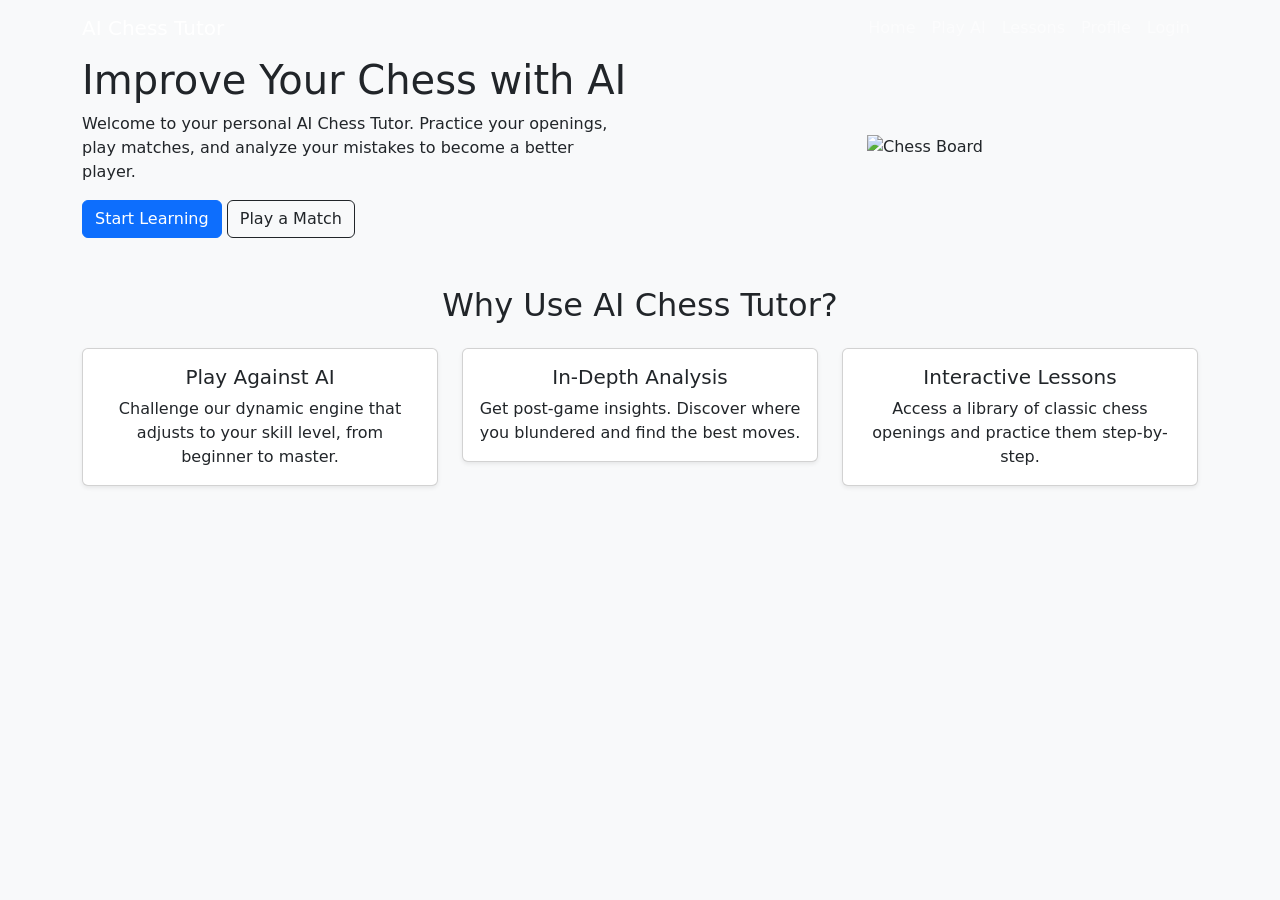
==== index.html @ d2396d18 "Initial commit: Completed Project #82 AI Chess Tutor" ====
<!DOCTYPE html>
<html lang="en">
<head>
    <meta charset="UTF-8">
    <meta name="viewport" content="width=device-width, initial-scale=1.0">
    <title>AI Chess Tutor</title>

    <link href="https://cdn.jsdelivr.net/npm/bootstrap@5.3.3/dist/css/bootstrap.min.css" rel="stylesheet">
    
    <link rel="stylesheet" href="css/style.css">
</head>
<body class="bg-light">

  <nav class="navbar navbar-expand-lg navbar-dark"> 
      <div class="container">
        <a class="navbar-brand" href="index.html">AI Chess Tutor</a>
        <button class="navbar-toggler" type="button" data-bs-toggle="collapse" data-bs-target="#navbarNav">
          <span class="navbar-toggler-icon"></span>
        </button>
        <div class="collapse navbar-collapse" id="navbarNav">
          <ul class="navbar-nav ms-auto">
            <li class="nav-item">
              <a class="nav-link" href="index.html">Home</a>
            </li>
            <li class="nav-item">
              <a class="nav-link" href="play.html">Play AI</a>
            </li>
            <li class="nav-item">
              <a class="nav-link" href="lessons.html">Lessons</a>
            </li>
            <li class="nav-item" id="navProfileItem">
              <a class="nav-link" href="profile.html">Profile</a>
            </li>
            <li class="nav-item" id="navLoginItem">
              <a class="nav-link" href="login.html">Login</a>
            </li>
          </ul>
        </div>
      </div>
    </nav>

    <div class="container hero-section">
        <div class="row align-items-center">
            <div class="col-md-6 hero-text">
                <h1>Improve Your Chess with AI</h1>
                <p class="hero-subtitle">
                    Welcome to your personal AI Chess Tutor. Practice your openings, play matches, and analyze your mistakes to become a better player.
                </p>
                <div class="hero-buttons">
                    <a href="login.html" class="btn btn-primary">Start Learning</a>
                    <a href="play.html" class="btn btn-outline-dark custom-ml">Play a Match</a>
                </div>
            </div>

            <div class="col-md-6 text-center">
                <img src="assets/hero-chess.jpg" alt="Chess Board" class="hero-image">
            </div>
        </div>
    </div>
    
    <div class="container mt-5 mb-5">
        <h2 class="text-center mb-4">Why Use AI Chess Tutor?</h2>
        <div class="row">
            
            <div class="col-md-4">
                <div class="card text-center shadow-sm">
                    <div class="card-body">
                        <h5 class="card-title">Play Against AI</h5>
                        <p class="card-text">Challenge our dynamic engine that adjusts to your skill level, from beginner to master.</p>
                    </div>
                </div>
            </div>

            <div class="col-md-4">
                <div class="card text-center shadow-sm">
                    <div class="card-body">
                        <h5 class="card-title">In-Depth Analysis</h5>
                        <p class="card-text">Get post-game insights. Discover where you blundered and find the best moves.</p>
                    </div>
                </div>
            </div>

            <div class="col-md-4">
                <div class="card text-center shadow-sm">
                    <div class="card-body">
                        <h5 class="card-title">Interactive Lessons</h5>
                        <p class="card-text">Access a library of classic chess openings and practice them step-by-step.</p>
                    </div>
                </div>
            </div>

        </div>
    </div>

    <script src="https://code.jquery.com/jquery-3.7.1.min.js"></script>
    
    <script src="https://cdn.jsdelivr.net/npm/bootstrap@5.3.3/dist/js/bootstrap.bundle.min.js"></script>
    
    <script src="js/script.js"></script>
</body>
</html>
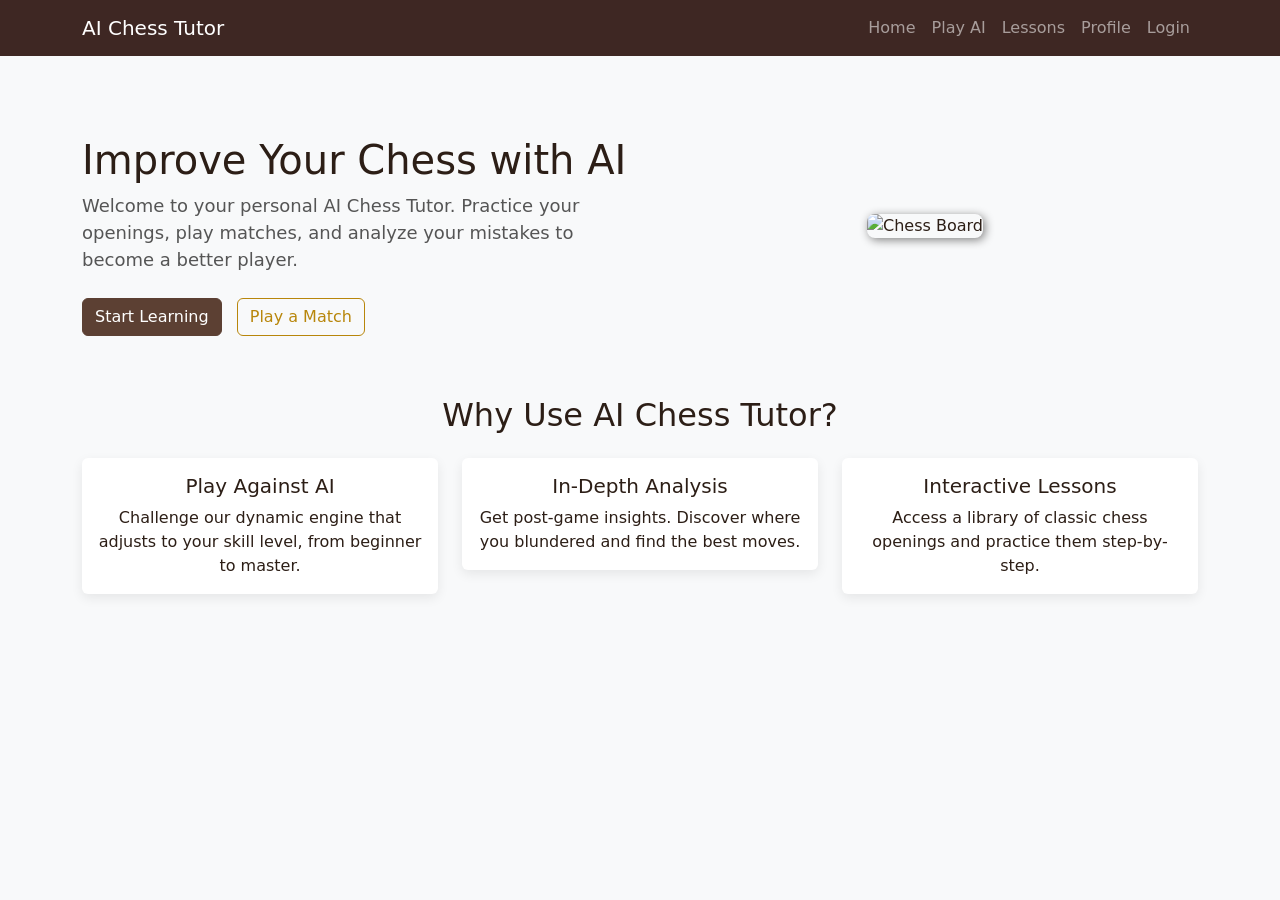
==== commit 4f1468d5: "Fix stylesheet link case sensitivity" ====
--- a/index.html
+++ b/index.html
@@ -7,7 +7,7 @@
 
     <link href="https://cdn.jsdelivr.net/npm/bootstrap@5.3.3/dist/css/bootstrap.min.css" rel="stylesheet">
     
-    <link rel="stylesheet" href="css/style.css">
+    <link rel="stylesheet" href="CSS/style.css">
 </head>
 <body class="bg-light">
 
@@ -98,4 +98,4 @@
     
     <script src="js/script.js"></script>
 </body>
-</html>+</html>
--- a/CSS/style.css
+++ b/CSS/style.css
@@ -0,0 +1,122 @@
+.hero-section {
+    margin-top: 60px;
+    margin-bottom: 60px;
+}
+
+.hero-text {
+    padding-top: 20px;
+}
+
+.hero-subtitle {
+    font-size: 18px;
+    color: #555555;
+    margin-bottom: 25px; /* Replaces the <br> tag */
+}
+
+.custom-ml {
+    margin-left: 10px;
+}
+
+/* Styling the image to look like a polished app */
+.hero-image {
+    max-width: 90%;
+    border-radius: 8px;
+    box-shadow: 2px 2px 10px gray;
+}
+
+/* --- GRANDMASTER THEME --- */
+body {
+    background-color: #f8f5f2 !important; /* Warm Ivory/Cream */
+    color: #2c1e16 !important; /* Dark Espresso Brown */
+}
+
+/* Update the Navbar to a rich brown */
+.navbar {
+    background-color: #3e2723 !important; 
+}
+
+/* Update the Feature Cards */
+.card {
+    background-color: #ffffff !important; /* Pure white resting on the cream */
+    color: #2c1e16 !important;
+    border: none;
+    box-shadow: 0px 4px 12px rgba(0, 0, 0, 0.08) !important;
+}
+
+/* Change the Primary Buttons to a rich Walnut Brown */
+.btn-primary {
+    background-color: #5c4033 !important;
+    border-color: #5c4033 !important;
+    color: #ffffff !important;
+}
+
+.btn-primary:hover {
+    background-color: #422d24 !important;
+}
+
+/* Change Outline Buttons to a muted Gold */
+.btn-outline-dark {
+    color: #b8860b !important;
+    border-color: #b8860b !important;
+}
+
+.btn-outline-dark:hover {
+    background-color: #b8860b !important;
+    color: #ffffff !important;
+}
+
+/* --- CUSTOM SCROLLBAR (Grandmaster Theme) --- */
+::-webkit-scrollbar {
+    width: 10px;
+}
+::-webkit-scrollbar-track {
+    background: #f8f5f2; /* Matches your cream background */
+}
+::-webkit-scrollbar-thumb {
+    background: #5c4033; /* Matches your Walnut brown buttons */
+    border-radius: 5px;
+}
+::-webkit-scrollbar-thumb:hover {
+    background: #3e2723; /* Darker brown when you hover over the scrollbar */
+}
+
+/* --- 3D HOVER ANIMATIONS --- */
+/* This tells the browser to make the movement smooth, not instant */
+.card:not(.no-hover), .btn {
+    transition: all 0.3s ease-in-out !important;
+}
+
+/* Lift the card up, EXCEPT if it has the 'no-hover' class */
+.card:not(.no-hover):hover {
+    transform: translateY(-5px);
+    box-shadow: 0px 12px 20px rgba(92, 64, 51, 0.15) !important; 
+}
+
+/* Add a slight "pop" effect to your buttons */
+.btn:hover {
+    transform: scale(1.03);
+}
+
+/* --- CASCADING LOAD ANIMATION --- */
+/* The base class that hides the card initially */
+.fade-in-up {
+    opacity: 0;
+    transform: translateY(30px);
+    animation: fadeInUp 0.6s ease-out forwards;
+}
+
+/* The actual animation instructions */
+@keyframes fadeInUp {
+    to {
+        opacity: 1;
+        transform: translateY(0);
+    }
+}
+
+/* Staggered delays so they load one after another */
+.delay-1 { animation-delay: 0.1s; }
+.delay-2 { animation-delay: 0.2s; }
+.delay-3 { animation-delay: 0.3s; }
+.delay-4 { animation-delay: 0.4s; }
+.delay-5 { animation-delay: 0.5s; }
+.delay-6 { animation-delay: 0.6s; }
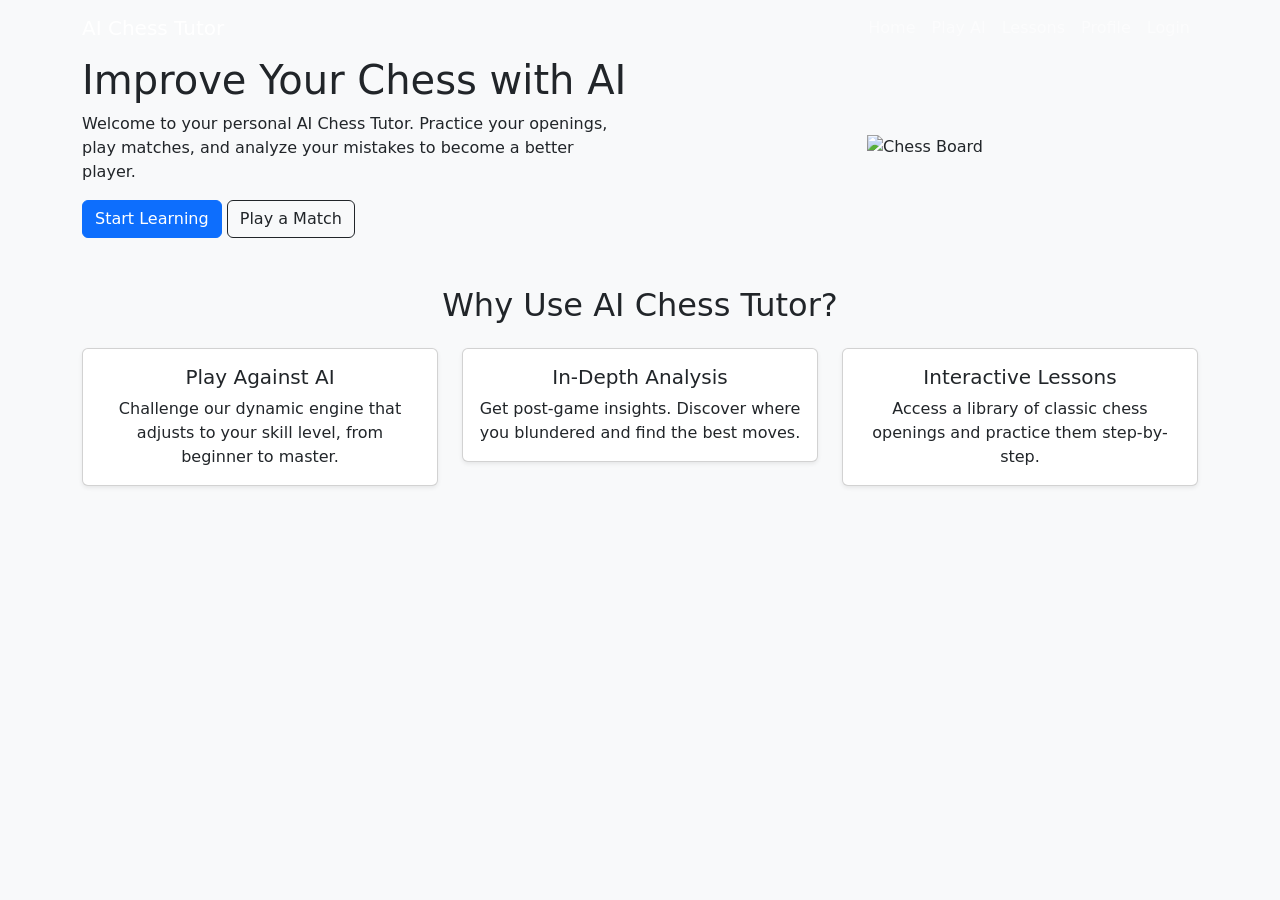
==== commit 0aea42f1: "Fix stylesheet path case sensitivity" ====
--- a/index.html
+++ b/index.html
@@ -7,7 +7,7 @@
 
     <link href="https://cdn.jsdelivr.net/npm/bootstrap@5.3.3/dist/css/bootstrap.min.css" rel="stylesheet">
     
-    <link rel="stylesheet" href="CSS/style.css">
+    <link rel="stylesheet" href="css/style.css">
 </head>
 <body class="bg-light">
 
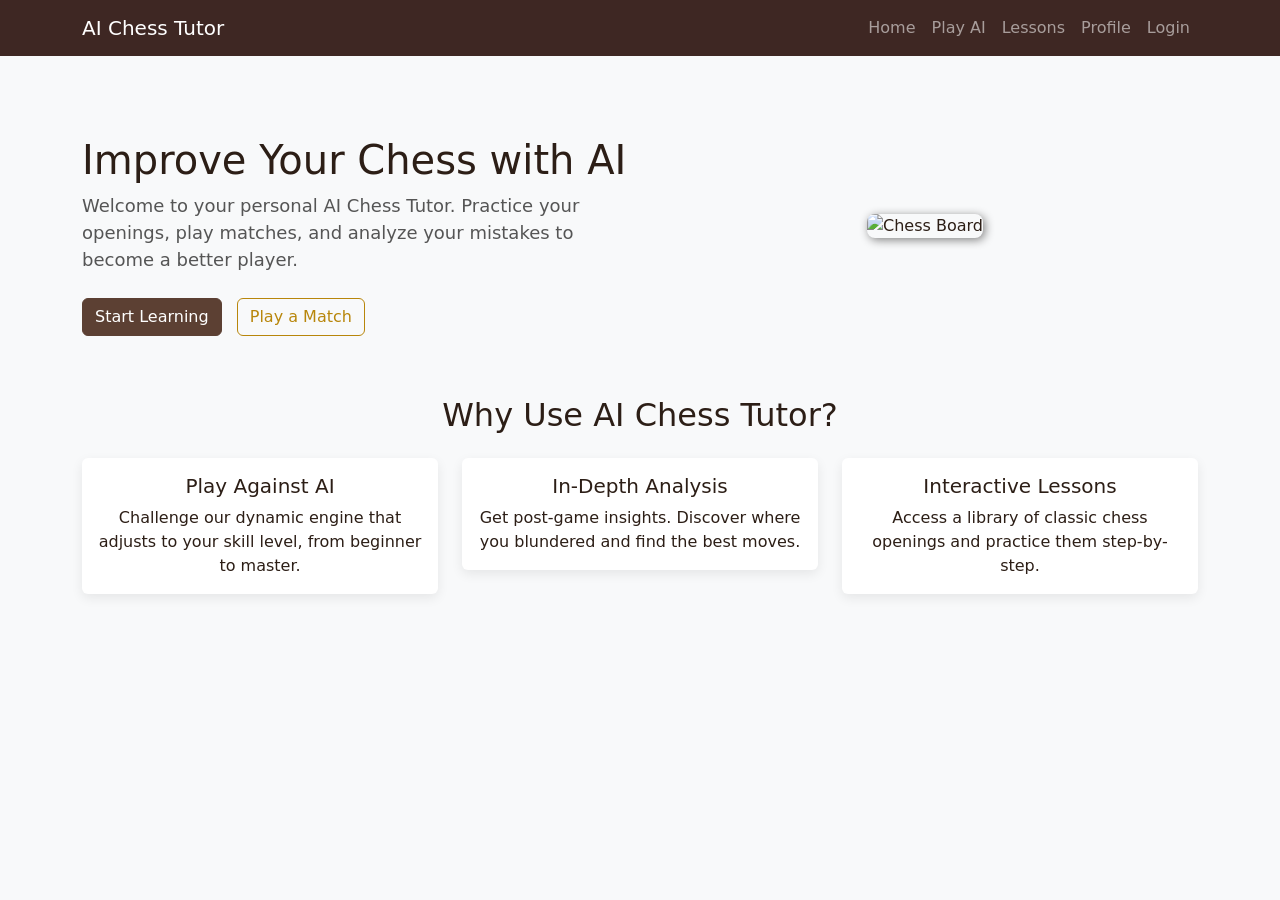
==== commit 005d3056: "Fix case sensitivity in stylesheet link" ====
--- a/index.html
+++ b/index.html
@@ -7,7 +7,7 @@
 
     <link href="https://cdn.jsdelivr.net/npm/bootstrap@5.3.3/dist/css/bootstrap.min.css" rel="stylesheet">
     
-    <link rel="stylesheet" href="css/style.css">
+    <link rel="stylesheet" href="CSS/style.css">
 </head>
 <body class="bg-light">
 
--- a/CSS/style.css
+++ b/CSS/style.css
@@ -0,0 +1,122 @@
+.hero-section {
+    margin-top: 60px;
+    margin-bottom: 60px;
+}
+
+.hero-text {
+    padding-top: 20px;
+}
+
+.hero-subtitle {
+    font-size: 18px;
+    color: #555555;
+    margin-bottom: 25px; /* Replaces the <br> tag */
+}
+
+.custom-ml {
+    margin-left: 10px;
+}
+
+/* Styling the image to look like a polished app */
+.hero-image {
+    max-width: 90%;
+    border-radius: 8px;
+    box-shadow: 2px 2px 10px gray;
+}
+
+/* --- GRANDMASTER THEME --- */
+body {
+    background-color: #f8f5f2 !important; /* Warm Ivory/Cream */
+    color: #2c1e16 !important; /* Dark Espresso Brown */
+}
+
+/* Update the Navbar to a rich brown */
+.navbar {
+    background-color: #3e2723 !important; 
+}
+
+/* Update the Feature Cards */
+.card {
+    background-color: #ffffff !important; /* Pure white resting on the cream */
+    color: #2c1e16 !important;
+    border: none;
+    box-shadow: 0px 4px 12px rgba(0, 0, 0, 0.08) !important;
+}
+
+/* Change the Primary Buttons to a rich Walnut Brown */
+.btn-primary {
+    background-color: #5c4033 !important;
+    border-color: #5c4033 !important;
+    color: #ffffff !important;
+}
+
+.btn-primary:hover {
+    background-color: #422d24 !important;
+}
+
+/* Change Outline Buttons to a muted Gold */
+.btn-outline-dark {
+    color: #b8860b !important;
+    border-color: #b8860b !important;
+}
+
+.btn-outline-dark:hover {
+    background-color: #b8860b !important;
+    color: #ffffff !important;
+}
+
+/* --- CUSTOM SCROLLBAR (Grandmaster Theme) --- */
+::-webkit-scrollbar {
+    width: 10px;
+}
+::-webkit-scrollbar-track {
+    background: #f8f5f2; /* Matches your cream background */
+}
+::-webkit-scrollbar-thumb {
+    background: #5c4033; /* Matches your Walnut brown buttons */
+    border-radius: 5px;
+}
+::-webkit-scrollbar-thumb:hover {
+    background: #3e2723; /* Darker brown when you hover over the scrollbar */
+}
+
+/* --- 3D HOVER ANIMATIONS --- */
+/* This tells the browser to make the movement smooth, not instant */
+.card:not(.no-hover), .btn {
+    transition: all 0.3s ease-in-out !important;
+}
+
+/* Lift the card up, EXCEPT if it has the 'no-hover' class */
+.card:not(.no-hover):hover {
+    transform: translateY(-5px);
+    box-shadow: 0px 12px 20px rgba(92, 64, 51, 0.15) !important; 
+}
+
+/* Add a slight "pop" effect to your buttons */
+.btn:hover {
+    transform: scale(1.03);
+}
+
+/* --- CASCADING LOAD ANIMATION --- */
+/* The base class that hides the card initially */
+.fade-in-up {
+    opacity: 0;
+    transform: translateY(30px);
+    animation: fadeInUp 0.6s ease-out forwards;
+}
+
+/* The actual animation instructions */
+@keyframes fadeInUp {
+    to {
+        opacity: 1;
+        transform: translateY(0);
+    }
+}
+
+/* Staggered delays so they load one after another */
+.delay-1 { animation-delay: 0.1s; }
+.delay-2 { animation-delay: 0.2s; }
+.delay-3 { animation-delay: 0.3s; }
+.delay-4 { animation-delay: 0.4s; }
+.delay-5 { animation-delay: 0.5s; }
+.delay-6 { animation-delay: 0.6s; }
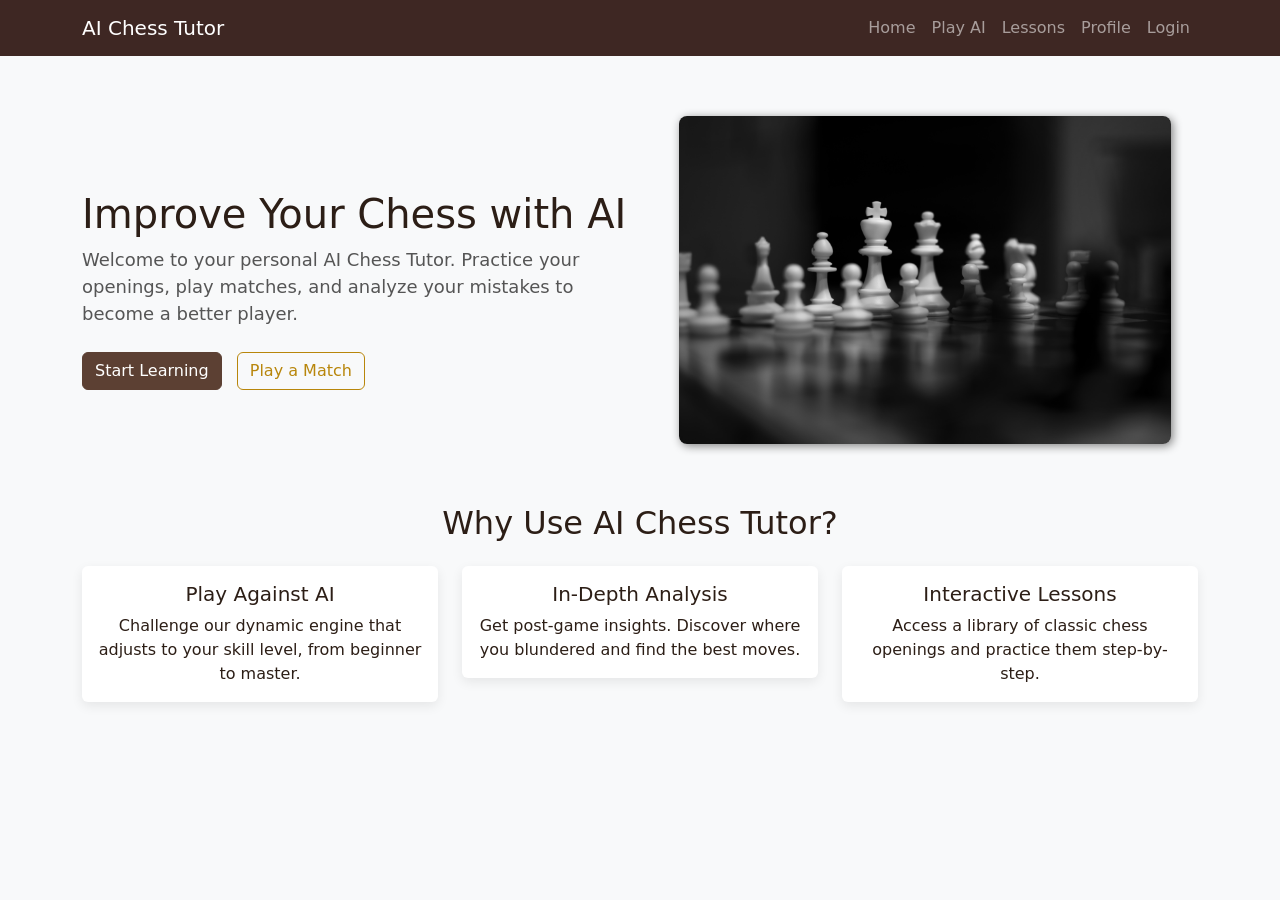
==== commit 2619e430: "Update index.html" ====
--- a/index.html
+++ b/index.html
@@ -53,7 +53,7 @@
             </div>
 
             <div class="col-md-6 text-center">
-                <img src="assets/hero-chess.jpg" alt="Chess Board" class="hero-image">
+                <img src="ASSETS/hero-chess.jpg" alt="Chess Board" class="hero-image">
             </div>
         </div>
     </div>
@@ -96,6 +96,6 @@
     
     <script src="https://cdn.jsdelivr.net/npm/bootstrap@5.3.3/dist/js/bootstrap.bundle.min.js"></script>
     
-    <script src="js/script.js"></script>
+    <script src="JS/script.js"></script>
 </body>
 </html>
